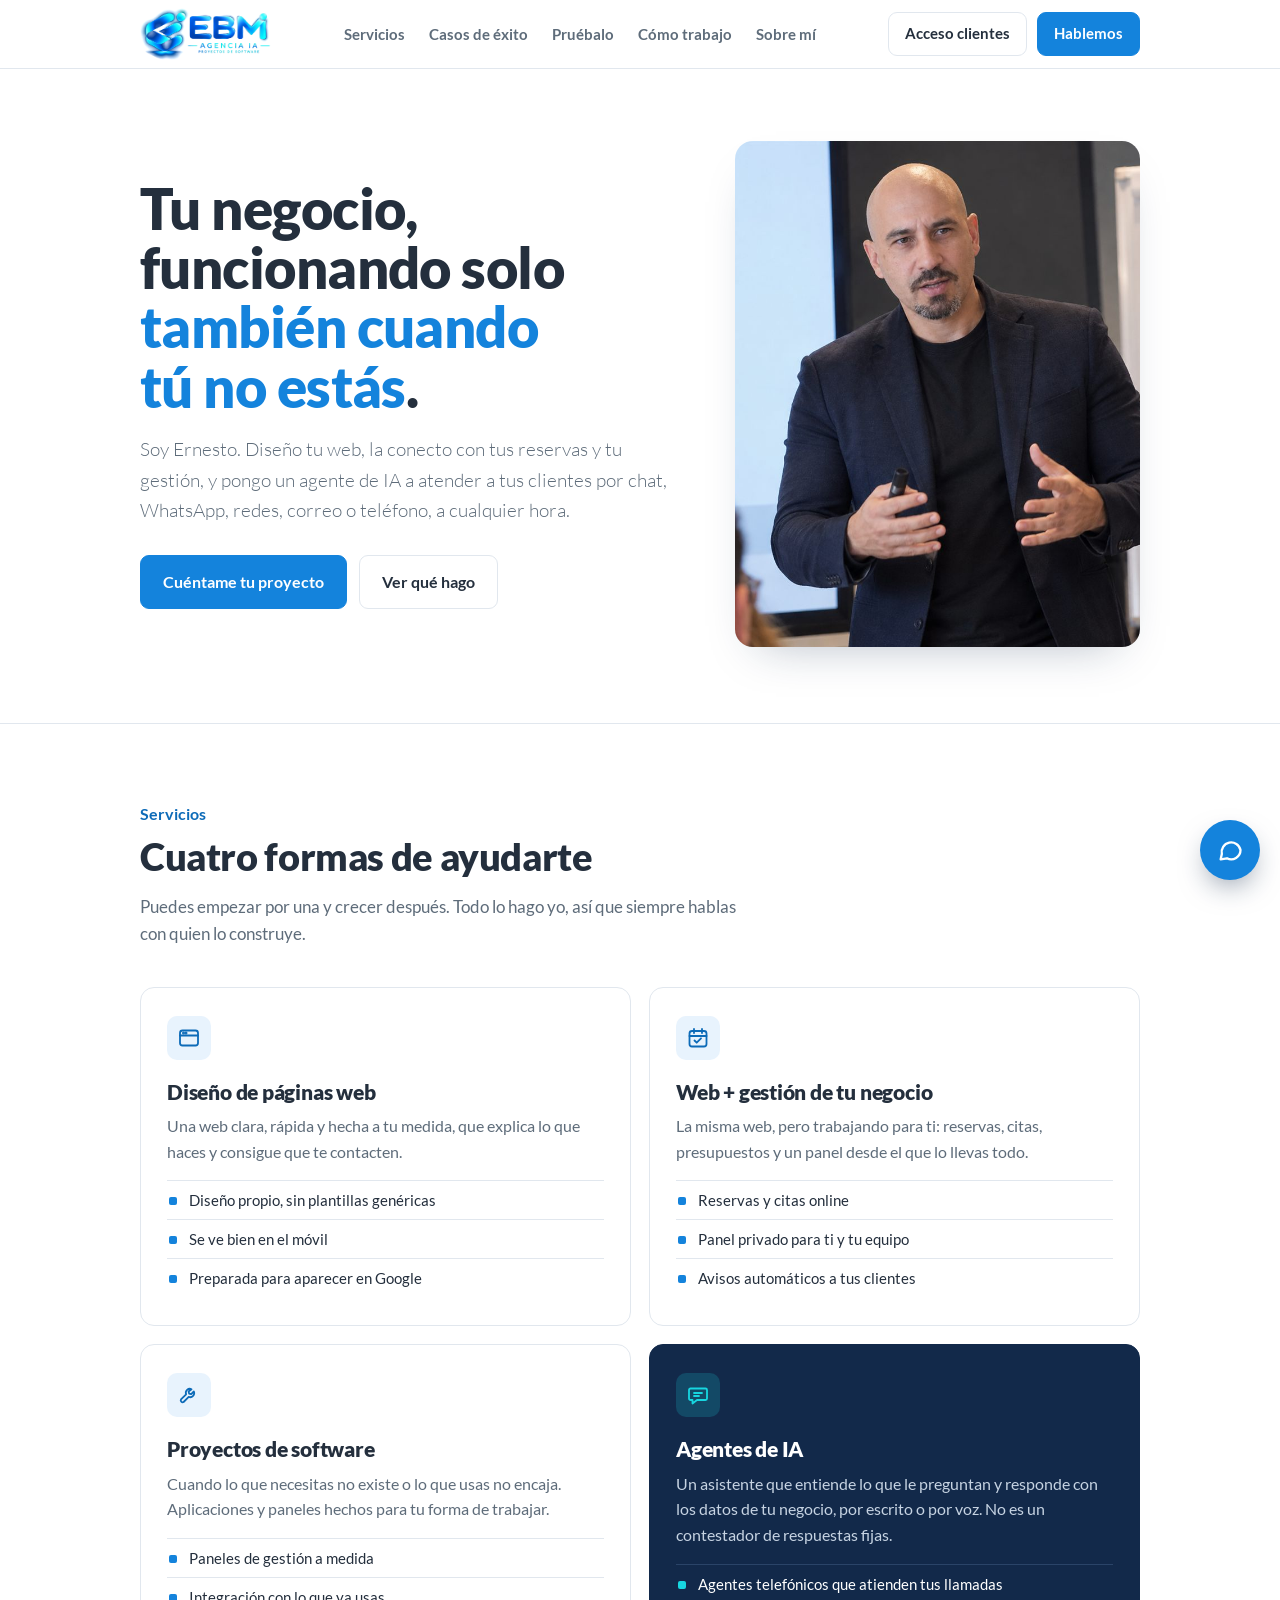
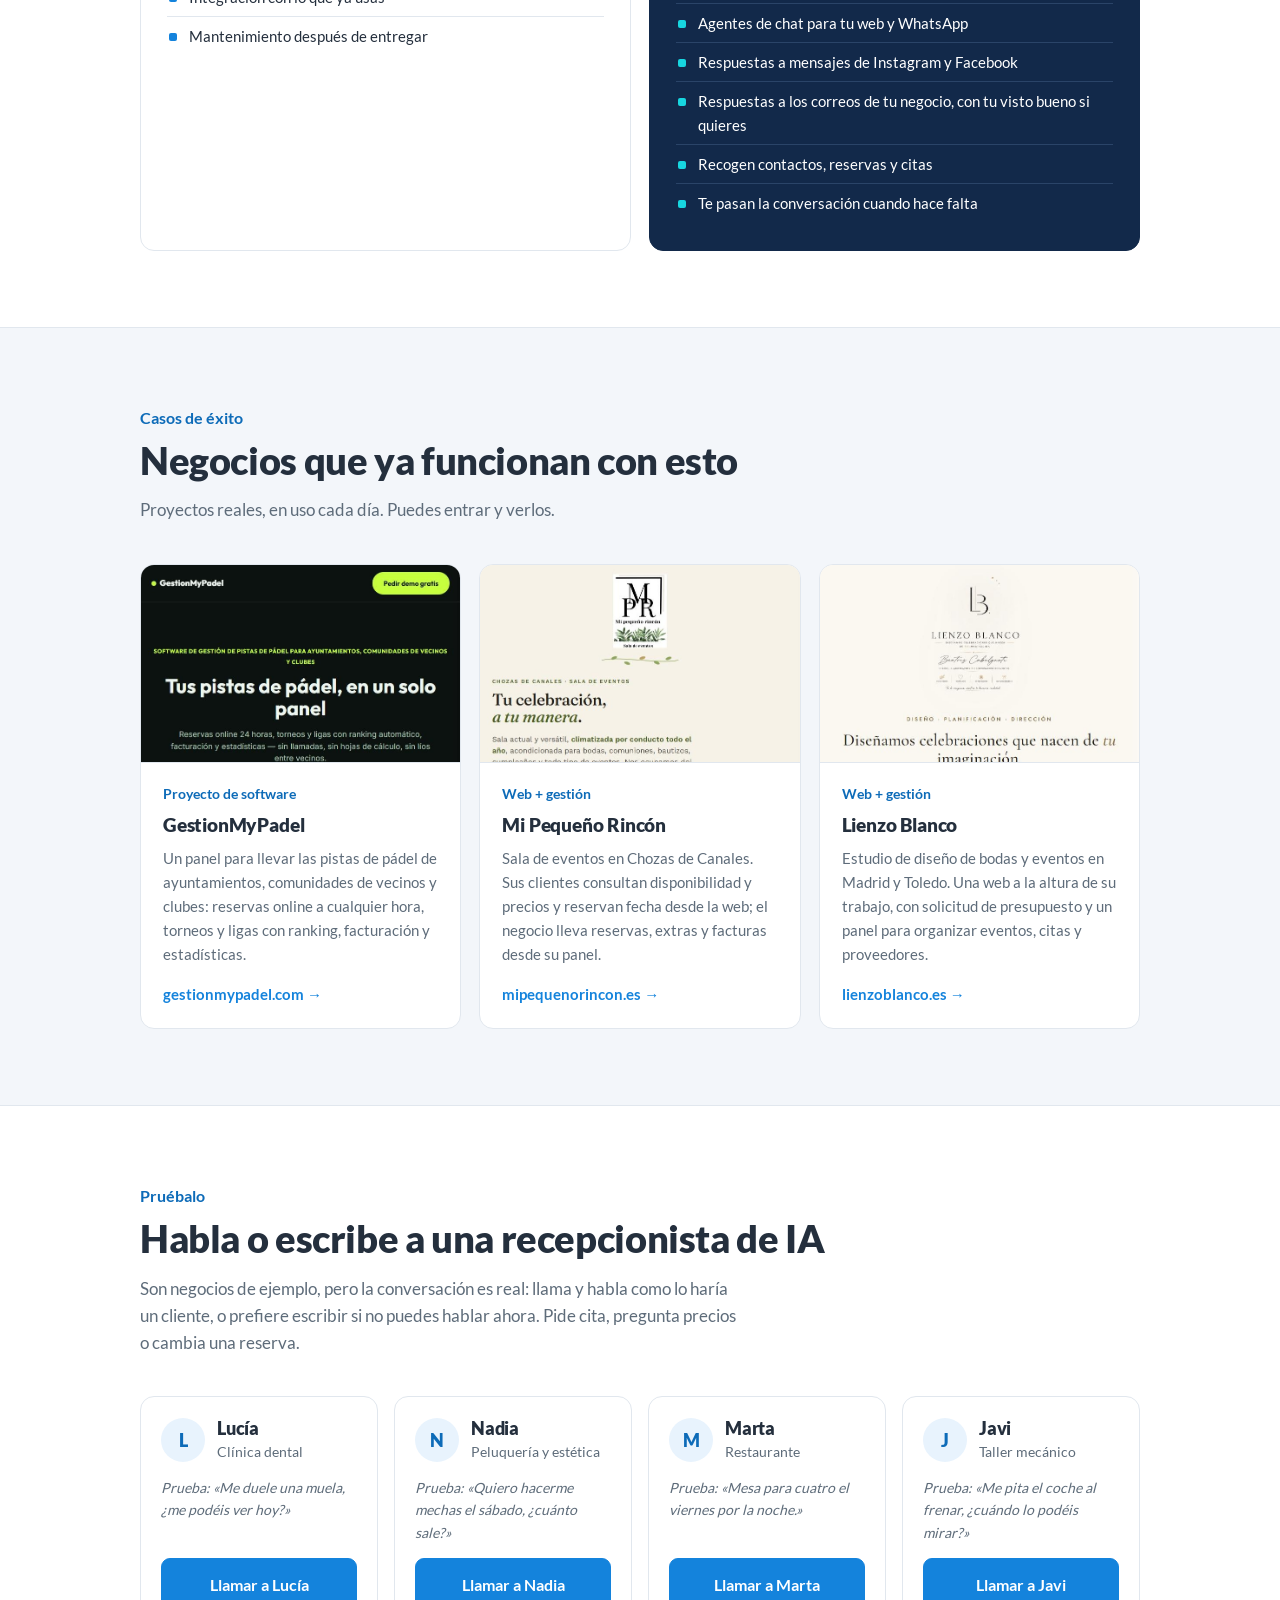
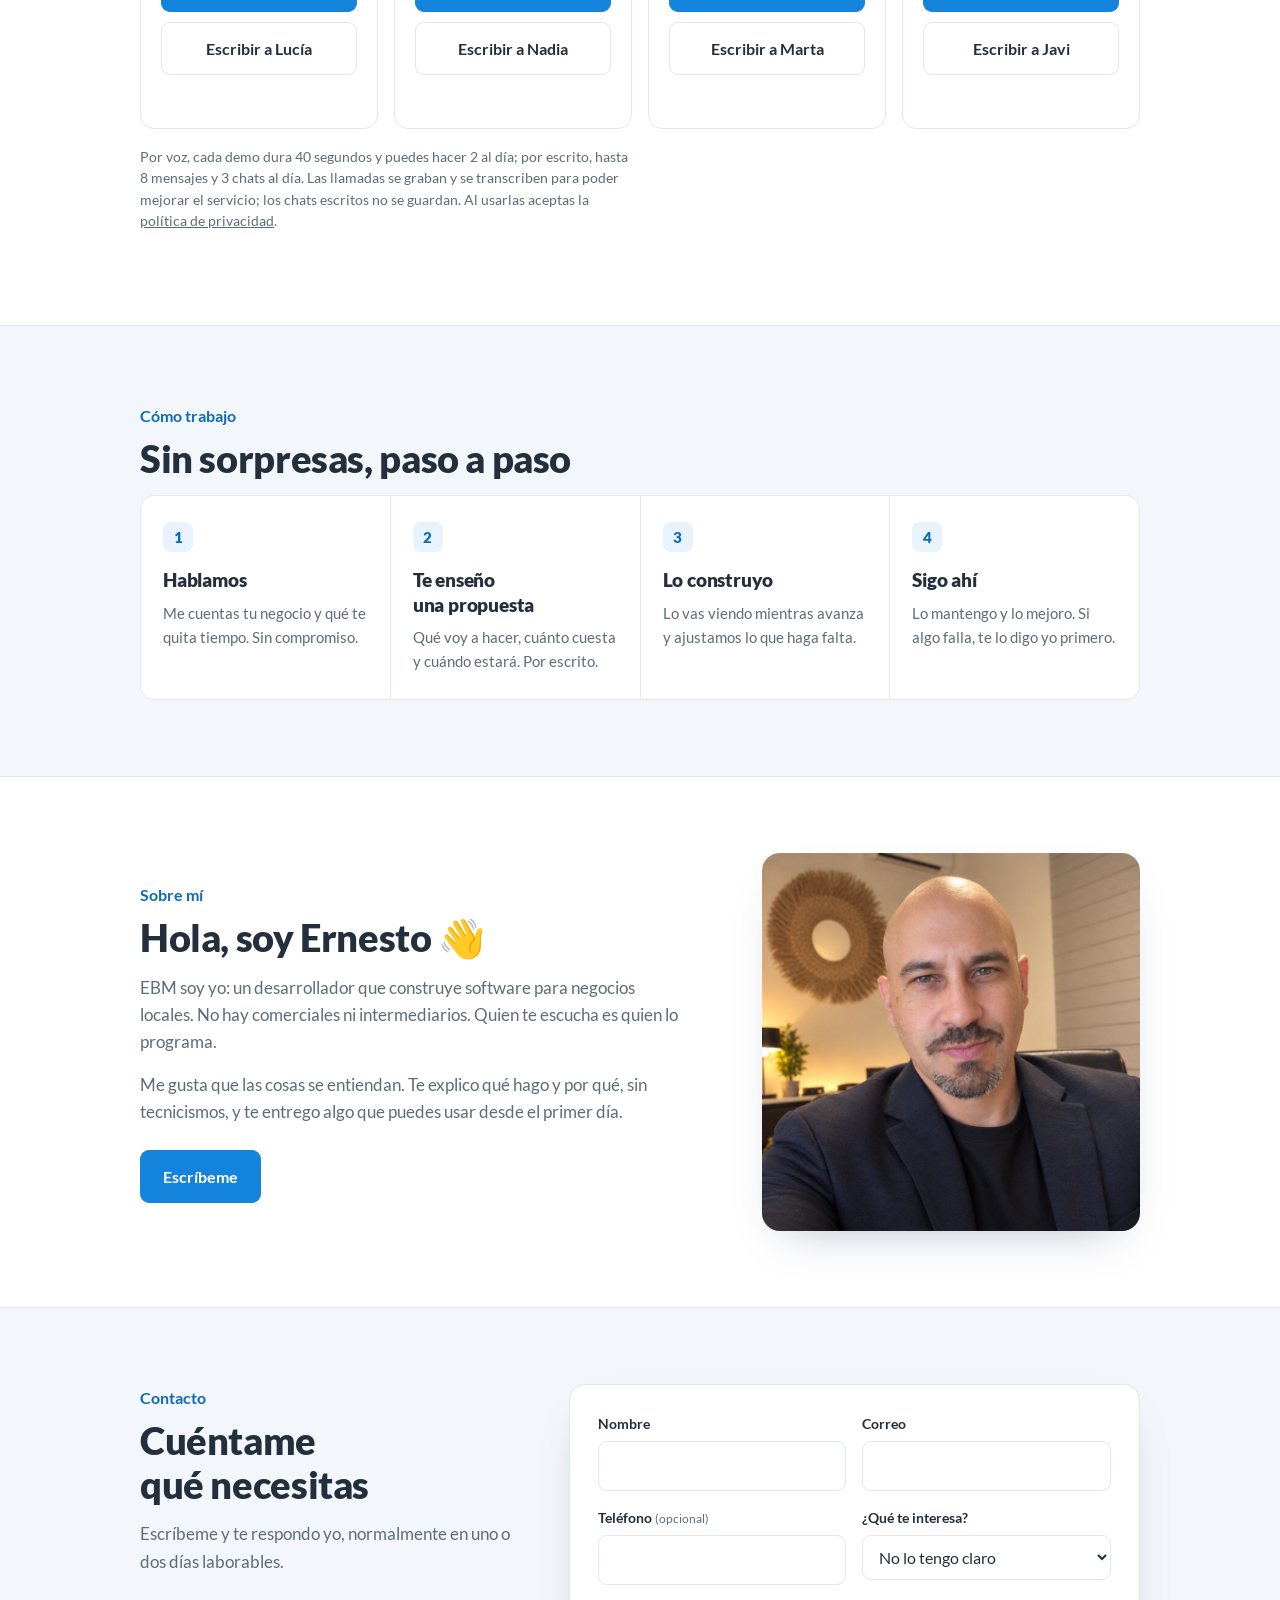
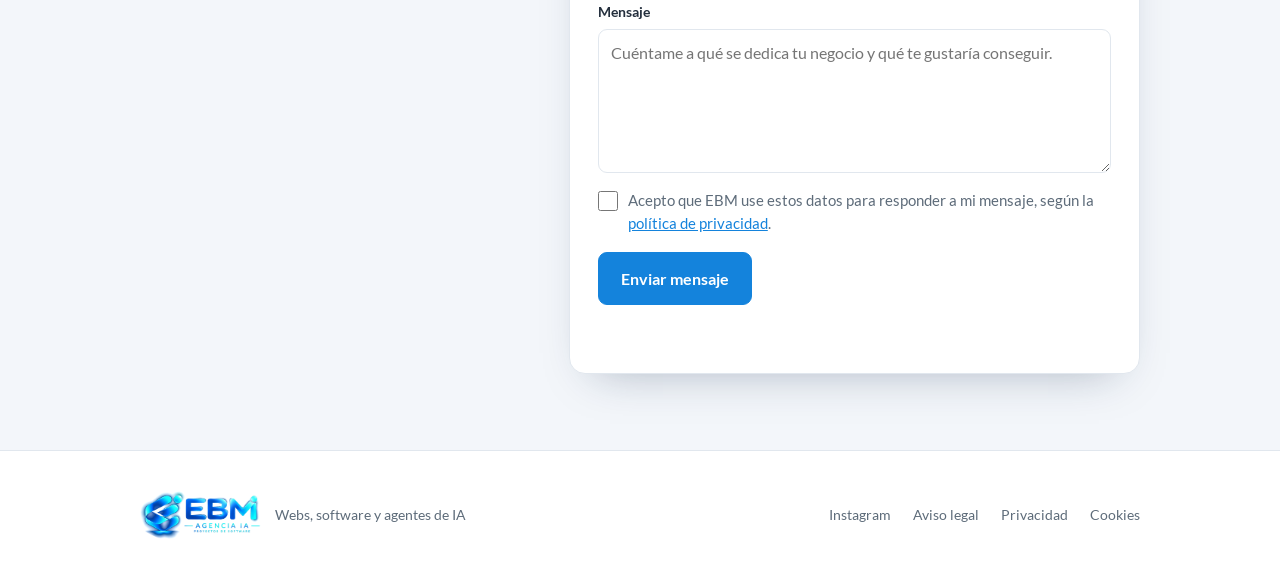
==== index.html @ c006c5ae "Textos legales y docs: demos de texto sin ElevenLabs Co-Authored-By: Claude Sonnet 5.5 <noreply@anth" ====
<!doctype html>
<html lang="es">
<head>
  <meta charset="utf-8">
  <meta name="viewport" content="width=device-width, initial-scale=1">
  <title>EBM Agencia IA · Webs, software y agentes de IA para tu negocio</title>
  <meta name="description" content="Agencia de IA en España. Diseño la web de tu negocio, la conecto con tus reservas y tu gestión, y pongo un agente de IA que atiende a tus clientes por chat, redes, correo y teléfono.">
  <link rel="canonical" href="https://ebmagenciaia.es/">
  <meta name="theme-color" content="#1483DC">
  <meta property="og:site_name" content="EBM Agencia IA">
  <meta property="og:locale" content="es_ES">
  <meta property="og:title" content="EBM Agencia IA · Webs, software y agentes de IA para tu negocio">
  <meta property="og:description" content="Páginas web, gestión del negocio desde la web, software a medida y agentes de IA que atienden a tus clientes.">
  <meta property="og:type" content="website">
  <meta property="og:url" content="https://ebmagenciaia.es/">
  <meta property="og:image" content="https://ebmagenciaia.es/assets/ernesto-presentando.jpg">
  <meta name="twitter:card" content="summary_large_image">
  <script type="application/ld+json">
  {
    "@context": "https://schema.org",
    "@graph": [
      {
        "@type": "WebSite",
        "@id": "https://ebmagenciaia.es/#website",
        "url": "https://ebmagenciaia.es/",
        "name": "EBM Agencia IA",
        "alternateName": ["EBM", "EBM Proyectos de Software"],
        "inLanguage": "es-ES",
        "publisher": { "@id": "https://ebmagenciaia.es/#org" }
      },
      {
        "@type": "ProfessionalService",
        "@id": "https://ebmagenciaia.es/#org",
        "name": "EBM Agencia IA",
        "url": "https://ebmagenciaia.es/",
        "logo": "https://ebmagenciaia.es/assets/logo-ebm.png",
        "image": "https://ebmagenciaia.es/assets/ernesto-presentando.jpg",
        "description": "Diseño de páginas web, software a medida y agentes de IA para atender a los clientes de negocios locales.",
        "areaServed": { "@type": "Country", "name": "España" },
        "founder": { "@type": "Person", "name": "Ernesto Bermejo" },
        "sameAs": ["https://www.instagram.com/ebmagenciaia"],
        "knowsAbout": ["Diseño web", "Software a medida", "Agentes de IA", "Asistentes de voz"]
      }
    ]
  }
  </script>
  <link rel="icon" href="/favicon.ico" sizes="48x48">
  <link rel="icon" type="image/png" href="/assets/favicon-192.png" sizes="192x192">
  <link rel="apple-touch-icon" href="/assets/apple-touch-icon.png">
  <link rel="stylesheet" href="css/fonts.css?v=2">
  <link rel="stylesheet" href="css/site.css?v=2">
  <script>
    // Los enlaces de invitación y de cambio de contraseña de Supabase son del panel.
    if (/(access_token|type=(invite|recovery)|error_code)=?/.test(location.hash)) location.replace('admin/' + location.hash);
  </script>
</head>
<body>
  <header class="top">
    <div class="wrap navrow">
      <a class="brand" href="#inicio" aria-label="EBM, inicio"><img src="assets/logo-ebm.png" alt="EBM"></a>
      <nav class="links" aria-label="Secciones">
        <a href="#servicios">Servicios</a>
        <a href="#trabajos">Casos de éxito</a>
        <a href="#demos">Pruébalo</a>
        <a href="#proceso">Cómo trabajo</a>
        <a href="#sobre-mi">Sobre mí</a>
      </nav>
      <div class="nav-cta">
        <a class="btn small" href="admin/">Acceso clientes</a>
        <a class="btn primary small" href="#contacto">Hablemos</a>
      </div>
    </div>
  </header>

  <main id="inicio">
    <section class="hero">
      <div class="wrap hero-grid">
        <div>
          <h1>Tu negocio, funcionando solo <em>también cuando tú no estás</em>.</h1>
          <p class="lead">Soy Ernesto. Diseño tu web, la conecto con tus reservas y tu gestión, y pongo un agente de IA a atender a tus clientes por chat, WhatsApp, redes, correo o teléfono, a cualquier hora.</p>
          <div class="cta-row">
            <a class="btn primary" href="#contacto">Cuéntame tu proyecto</a>
            <a class="btn" href="#servicios">Ver qué hago</a>
          </div>
        </div>

        <img class="hero-photo" src="assets/ernesto-presentando.jpg" alt="Ernesto explicando un proyecto a un cliente" width="1200" height="900" fetchpriority="high">
      </div>
    </section>

    <section class="block" id="servicios">
      <div class="wrap">
        <div class="kicker"><span class="label">Servicios</span></div>
        <h2>Cuatro formas de ayudarte</h2>
        <p class="dek">Puedes empezar por una y crecer después. Todo lo hago yo, así que siempre hablas con quien lo construye.</p>

        <div class="services">
          <article class="service">
            <span class="ic"><svg viewBox="0 0 24 24" width="24" height="24" fill="none" stroke="currentColor" stroke-width="1.8" stroke-linecap="round" stroke-linejoin="round" aria-hidden="true"><rect x="3" y="4.5" width="18" height="15" rx="2.5"/><path d="M3 9.5h18"/><circle cx="6.5" cy="7" r=".6" fill="currentColor"/><circle cx="9" cy="7" r=".6" fill="currentColor"/></svg></span>
            <h3>Diseño de páginas web</h3>
            <p>Una web clara, rápida y hecha a tu medida, que explica lo que haces y consigue que te contacten.</p>
            <ul>
              <li>Diseño propio, sin plantillas genéricas</li>
              <li>Se ve bien en el móvil</li>
              <li>Preparada para aparecer en Google</li>
            </ul>
          </article>
          <article class="service">
            <span class="ic"><svg viewBox="0 0 24 24" width="24" height="24" fill="none" stroke="currentColor" stroke-width="1.8" stroke-linecap="round" stroke-linejoin="round" aria-hidden="true"><rect x="3.5" y="5" width="17" height="15.5" rx="2.5"/><path d="M3.5 10h17M8 3v4M16 3v4M8.5 14.5l2.2 2.2 4.3-4.4"/></svg></span>
            <h3>Web + gestión de tu negocio</h3>
            <p>La misma web, pero trabajando para ti: reservas, citas, presupuestos y un panel desde el que lo llevas todo.</p>
            <ul>
              <li>Reservas y citas online</li>
              <li>Panel privado para ti y tu equipo</li>
              <li>Avisos automáticos a tus clientes</li>
            </ul>
          </article>
          <article class="service">
            <span class="ic"><svg viewBox="0 0 24 24" width="24" height="24" fill="none" stroke="currentColor" stroke-width="1.8" stroke-linecap="round" stroke-linejoin="round" aria-hidden="true"><path d="M14.5 6.2a4 4 0 0 0-5.4 5.1L4 16.4a1.9 1.9 0 0 0 2.6 2.6l5.1-5.1a4 4 0 0 0 5.1-5.4l-2.6 2.6-2.1-.5-.5-2.1z"/></svg></span>
            <h3>Proyectos de software</h3>
            <p>Cuando lo que necesitas no existe o lo que usas no encaja. Aplicaciones y paneles hechos para tu forma de trabajar.</p>
            <ul>
              <li>Paneles de gestión a medida</li>
              <li>Integración con lo que ya usas</li>
              <li>Mantenimiento después de entregar</li>
            </ul>
          </article>
          <article class="service featured">
            <span class="ic"><svg viewBox="0 0 24 24" width="24" height="24" fill="none" stroke="currentColor" stroke-width="1.8" stroke-linecap="round" stroke-linejoin="round" aria-hidden="true"><path d="M4.5 5.5h15a1.5 1.5 0 0 1 1.5 1.5v8.5a1.5 1.5 0 0 1-1.5 1.5H11l-4.5 3.5V17h-2A1.5 1.5 0 0 1 3 15.5V7a1.5 1.5 0 0 1 1.5-1.5z"/><path d="M8 10h8M8 13h5"/></svg></span>
            <h3>Agentes de IA</h3>
            <p>Un asistente que entiende lo que le preguntan y responde con los datos de tu negocio, por escrito o por voz. No es un contestador de respuestas fijas.</p>
            <ul>
              <li>Agentes telefónicos que atienden tus llamadas</li>
              <li>Agentes de chat para tu web y WhatsApp</li>
              <li>Respuestas a mensajes de Instagram y Facebook</li>
              <li>Respuestas a los correos de tu negocio, con tu visto bueno si quieres</li>
              <li>Recogen contactos, reservas y citas</li>
              <li>Te pasan la conversación cuando hace falta</li>
            </ul>
          </article>
        </div>
      </div>
    </section>

    <section class="block tint" id="trabajos">
      <div class="wrap">
        <div class="kicker"><span class="label">Casos de éxito</span></div>
        <h2>Negocios que ya funcionan con esto</h2>
        <p class="dek">Proyectos reales, en uso cada día. Puedes entrar y verlos.</p>

        <div class="cases">
          <article class="case">
            <a href="https://gestionmypadel.com/" target="_blank" rel="noopener"><img src="assets/caso-gestionmypadel.jpg" alt="Web de GestionMyPadel" width="735" height="455" loading="lazy"></a>
            <div class="case-body">
              <span class="tag">Proyecto de software</span>
              <h3>GestionMyPadel</h3>
              <p>Un panel para llevar las pistas de pádel de ayuntamientos, comunidades de vecinos y clubes: reservas online a cualquier hora, torneos y ligas con ranking, facturación y estadísticas.</p>
              <a class="case-link" href="https://gestionmypadel.com/" target="_blank" rel="noopener">gestionmypadel.com →</a>
            </div>
          </article>
          <article class="case">
            <a href="https://mipequenorincon.es/" target="_blank" rel="noopener"><img src="assets/caso-mi-pequeno-rincon.jpg" alt="Web de Mi Pequeño Rincón" width="735" height="455" loading="lazy"></a>
            <div class="case-body">
              <span class="tag">Web + gestión</span>
              <h3>Mi Pequeño Rincón</h3>
              <p>Sala de eventos en Chozas de Canales. Sus clientes consultan disponibilidad y precios y reservan fecha desde la web; el negocio lleva reservas, extras y facturas desde su panel.</p>
              <a class="case-link" href="https://mipequenorincon.es/" target="_blank" rel="noopener">mipequenorincon.es →</a>
            </div>
          </article>
          <article class="case">
            <a href="https://lienzoblanco.es/" target="_blank" rel="noopener"><img src="assets/caso-lienzo-blanco.jpg" alt="Web de Lienzo Blanco" width="735" height="455" loading="lazy"></a>
            <div class="case-body">
              <span class="tag">Web + gestión</span>
              <h3>Lienzo Blanco</h3>
              <p>Estudio de diseño de bodas y eventos en Madrid y Toledo. Una web a la altura de su trabajo, con solicitud de presupuesto y un panel para organizar eventos, citas y proveedores.</p>
              <a class="case-link" href="https://lienzoblanco.es/" target="_blank" rel="noopener">lienzoblanco.es →</a>
            </div>
          </article>
        </div>
      </div>
    </section>

    <section class="block" id="demos">
      <div class="wrap">
        <div class="kicker"><span class="label">Pruébalo</span></div>
        <h2>Habla o escribe a una recepcionista de IA</h2>
        <p class="dek">Son negocios de ejemplo, pero la conversación es real: llama y habla como lo haría un cliente, o prefiere escribir si no puedes hablar ahora. Pide cita, pregunta precios o cambia una reserva.</p>

        <div class="demos">
          <article class="demo" data-agent="agent_2101m3yte6h9f6xv8t1vete5mf6f" data-text-agent="agent_3701m40awp7ve56vd8282v8annz2">
            <div class="demo-head"><span class="avatar">L</span><div><h3>Lucía</h3><p>Clínica dental</p></div></div>
            <p class="demo-try">Prueba: «Me duele una muela, ¿me podéis ver hoy?»</p>
            <button class="btn primary demo-call" type="button">Llamar a Lucía</button>
            <button class="btn demo-write" type="button">Escribir a Lucía</button>
            <p class="demo-status" aria-live="polite"></p>
          </article>
          <article class="demo" data-agent="agent_5101m3ytfp7defkaczw68cfd7a3n" data-text-agent="agent_4001m40awq3nf5qtjd9ek5mehxs0">
            <div class="demo-head"><span class="avatar">N</span><div><h3>Nadia</h3><p>Peluquería y estética</p></div></div>
            <p class="demo-try">Prueba: «Quiero hacerme mechas el sábado, ¿cuánto sale?»</p>
            <button class="btn primary demo-call" type="button">Llamar a Nadia</button>
            <button class="btn demo-write" type="button">Escribir a Nadia</button>
            <p class="demo-status" aria-live="polite"></p>
          </article>
          <article class="demo" data-agent="agent_5101m3yvx1j2fe489r97yg42b1ky" data-text-agent="agent_4601m40awr0gezr9pj4m0vkfat27">
            <div class="demo-head"><span class="avatar">M</span><div><h3>Marta</h3><p>Restaurante</p></div></div>
            <p class="demo-try">Prueba: «Mesa para cuatro el viernes por la noche.»</p>
            <button class="btn primary demo-call" type="button">Llamar a Marta</button>
            <button class="btn demo-write" type="button">Escribir a Marta</button>
            <p class="demo-status" aria-live="polite"></p>
          </article>
          <article class="demo" data-agent="agent_9701m3yvwygvexrvekyp23sf9wkf" data-text-agent="agent_3201m40awsbyef59dhptnhvedc67">
            <div class="demo-head"><span class="avatar">J</span><div><h3>Javi</h3><p>Taller mecánico</p></div></div>
            <p class="demo-try">Prueba: «Me pita el coche al frenar, ¿cuándo lo podéis mirar?»</p>
            <button class="btn primary demo-call" type="button">Llamar a Javi</button>
            <button class="btn demo-write" type="button">Escribir a Javi</button>
            <p class="demo-status" aria-live="polite"></p>
          </article>
        </div>

        <dialog class="demo-chat" id="demo-chat" aria-labelledby="demo-chat-title">
          <header>
            <span class="avatar"></span>
            <div><h3 id="demo-chat-title"></h3><p></p></div>
            <button class="demo-chat-close" type="button" aria-label="Cerrar el chat">×</button>
          </header>
          <ol class="demo-msgs" aria-live="polite"></ol>
          <form class="demo-form" autocomplete="off">
            <input type="text" name="msg" maxlength="300" placeholder="Escribe tu mensaje…" aria-label="Tu mensaje" required>
            <button class="btn primary" type="submit">Enviar</button>
          </form>
          <p class="demo-status" aria-live="polite"></p>
        </dialog>
        <p class="demo-note">Por voz, cada demo dura 40 segundos y puedes hacer 2 al día; por escrito, hasta 8 mensajes y 3 chats al día. Las llamadas se graban y se transcriben para poder mejorar el servicio; los chats escritos no se guardan. Al usarlas aceptas la <a href="privacidad.html" target="_blank" rel="noopener">política de privacidad</a>.</p>
        <p class="demo-phone" data-phone="" hidden>¿Prefieres por teléfono? Llama a Lucía al <a></a>.</p>
      </div>
    </section>

    <section class="block tint" id="proceso">
      <div class="wrap">
        <div class="kicker"><span class="label">Cómo trabajo</span></div>
        <h2>Sin sorpresas, paso a paso</h2>

        <ol class="steps">
          <li><span class="n">1</span><h3>Hablamos</h3><p>Me cuentas tu negocio y qué te quita tiempo. Sin compromiso.</p></li>
          <li><span class="n">2</span><h3>Te enseño una propuesta</h3><p>Qué voy a hacer, cuánto cuesta y cuándo estará. Por escrito.</p></li>
          <li><span class="n">3</span><h3>Lo construyo</h3><p>Lo vas viendo mientras avanza y ajustamos lo que haga falta.</p></li>
          <li><span class="n">4</span><h3>Sigo ahí</h3><p>Lo mantengo y lo mejoro. Si algo falla, te lo digo yo primero.</p></li>
        </ol>
      </div>
    </section>

    <section class="block" id="sobre-mi">
      <div class="wrap about">
        <div>
          <div class="kicker"><span class="label">Sobre mí</span></div>
          <h2>Hola, soy Ernesto 👋</h2>
          <p>EBM soy yo: un desarrollador que construye software para negocios locales. No hay comerciales ni intermediarios. Quien te escucha es quien lo programa.</p>
          <p>Me gusta que las cosas se entiendan. Te explico qué hago y por qué, sin tecnicismos, y te entrego algo que puedes usar desde el primer día.</p>
          <a class="btn primary" href="#contacto">Escríbeme</a>
        </div>
        <img class="portrait" src="assets/ernesto.jpg" alt="Ernesto, fundador de EBM" width="800" height="800" loading="lazy">
      </div>
    </section>

    <section class="block tint" id="contacto">
      <div class="wrap contact">
        <div>
          <div class="kicker"><span class="label">Contacto</span></div>
          <h2>Cuéntame qué necesitas</h2>
          <p class="dek">Escríbeme y te respondo yo, normalmente en uno o dos días laborables.</p>
        </div>

        <form id="contact-form" class="form" novalidate>
          <div class="grid2">
            <label class="field"><span>Nombre</span><input name="name" required minlength="2" maxlength="120" autocomplete="name"></label>
            <label class="field"><span>Correo</span><input name="email" type="email" required maxlength="200" autocomplete="email"></label>
            <label class="field"><span>Teléfono <small>(opcional)</small></span><input name="phone" type="tel" maxlength="40" autocomplete="tel"></label>
            <label class="field"><span>¿Qué te interesa?</span>
              <select name="service">
                <option value="">No lo tengo claro</option>
                <option value="web">Página web</option>
                <option value="web-gestion">Web + gestión del negocio</option>
                <option value="software">Proyecto de software</option>
                <option value="agentes">Agente de IA</option>
                <option value="otro">Otra cosa</option>
              </select>
            </label>
          </div>
          <label class="field"><span>Mensaje</span><textarea name="message" rows="5" required minlength="10" maxlength="4000" placeholder="Cuéntame a qué se dedica tu negocio y qué te gustaría conseguir."></textarea></label>
          <label class="hp" aria-hidden="true">No rellenar<input name="website" tabindex="-1" autocomplete="off"></label>
          <label class="check"><input type="checkbox" name="consent" required><span>Acepto que EBM use estos datos para responder a mi mensaje, según la <a href="privacidad.html" target="_blank" rel="noopener">política de privacidad</a>.</span></label>
          <button class="btn primary" type="submit">Enviar mensaje</button>
          <p class="form-note" role="status" aria-live="polite"></p>
        </form>
      </div>
    </section>
  </main>

  <footer>
    <div class="wrap foot-row">
      <div class="foot-brand"><img src="assets/logo-ebm.png" alt="EBM"><span>Webs, software y agentes de IA</span></div>
      <div class="foot-links">
        <a href="https://www.instagram.com/ebmagenciaia" rel="noopener">Instagram</a>
        <a href="aviso-legal.html">Aviso legal</a>
        <a href="privacidad.html">Privacidad</a>
        <a href="cookies.html">Cookies</a>
      </div>
    </div>
  </footer>

  <script type="module" src="js/site.js"></script>
  <script type="module" src="js/demos.js?v=2"></script>
  <script src="js/chat.js" data-client="ebm" data-privacy="privacidad.html" data-title="EBM" data-welcome="¡Hola! Soy el asistente de EBM. ¿En qué puedo ayudarte?" defer></script>
</body>
</html>
---- css/fonts.css ----
/* Fuentes alojadas en esta web: no se pide nada a Google. */
@font-face { font-family: "Lato"; font-style: normal; font-weight: 300; font-display: swap; src: url("../assets/fonts/lato-latin-300-normal.woff2") format("woff2"); }
@font-face { font-family: "Lato"; font-style: normal; font-weight: 400; font-display: swap; src: url("../assets/fonts/lato-latin-400-normal.woff2") format("woff2"); }
@font-face { font-family: "Lato"; font-style: normal; font-weight: 700; font-display: swap; src: url("../assets/fonts/lato-latin-700-normal.woff2") format("woff2"); }
@font-face { font-family: "Lato"; font-style: normal; font-weight: 900; font-display: swap; src: url("../assets/fonts/lato-latin-900-normal.woff2") format("woff2"); }
@font-face { font-family: "Space Mono"; font-style: normal; font-weight: 400; font-display: swap; src: url("../assets/fonts/space-mono-latin-400-normal.woff2") format("woff2"); }
@font-face { font-family: "Space Mono"; font-style: normal; font-weight: 700; font-display: swap; src: url("../assets/fonts/space-mono-latin-700-normal.woff2") format("woff2"); }
---- css/site.css ----
/* Web pública de EBM. Blanco dominante, gris pizarra para el texto, azul
   eléctrico como acento. Lato para todo; Space Mono solo en detalles técnicos. */
:root {
  --bg: #FFFFFF;
  --surface: #F3F6FA;
  --ink: #242F3D;
  --ink-soft: #5E6C7A;
  --line: #E1E7EE;
  --blue: #1483DC;
  --blue-strong: #0D6BB8;
  --blue-wash: #E8F3FD;
  --cyan: #17D6E0;
  --navy: #12294A;
  --red: #C24545;
  --panel-bg: #0E2038;
  --panel-ink: #EAF1F8;
  --panel-ink-soft: #93A9BE;
  --panel-line: #22405F;
  --shadow: 0 20px 45px -25px rgba(18, 41, 74, .35);
  --mono: "Space Mono", ui-monospace, Menlo, monospace;
}

* { box-sizing: border-box; }
html { scroll-behavior: smooth; scroll-padding-top: 76px; }
@media (prefers-reduced-motion: reduce) { html { scroll-behavior: auto; } }

body {
  margin: 0;
  background: var(--bg);
  color: var(--ink);
  font: 400 17px/1.6 "Lato", -apple-system, "Segoe UI", Arial, sans-serif;
  -webkit-font-smoothing: antialiased;
}

img { max-width: 100%; height: auto; display: block; }
a { color: var(--blue); }
.wrap { max-width: 1080px; margin: 0 auto; padding: 0 20px; }
@media (min-width: 640px) { .wrap { padding: 0 40px; } }

h1, h2, h3 { font-weight: 900; letter-spacing: -.01em; text-wrap: balance; margin: 0; }
h2 { font-size: clamp(26px, 4vw, 38px); line-height: 1.15; margin-bottom: 14px; }
h3 { font-size: 19px; line-height: 1.3; }
p { margin: 0 0 16px; }

/* ---------- botones ---------- */
.btn {
  display: inline-block; font: inherit; font-weight: 700; font-size: 16px; text-decoration: none; cursor: pointer;
  padding: 13px 22px; border-radius: 9px;
  border: 1px solid var(--line); background: var(--bg); color: var(--ink);
}
.btn:hover { border-color: var(--ink-soft); }
.btn.primary { background: var(--blue); border-color: var(--blue); color: #fff; }
.btn.primary:hover { background: var(--blue-strong); border-color: var(--blue-strong); }
.btn.small { padding: 9px 16px; font-size: 14.5px; }
.btn:disabled { opacity: .6; cursor: default; }
:focus-visible { outline: 2px solid var(--blue); outline-offset: 2px; }

/* ---------- cabecera ---------- */
header.top {
  position: sticky; top: 0; z-index: 50;
  background: color-mix(in srgb, var(--bg) 90%, transparent);
  backdrop-filter: blur(10px);
  border-bottom: 1px solid var(--line);
}
.navrow { display: flex; align-items: center; justify-content: space-between; gap: 16px; padding-top: 8px; padding-bottom: 8px; }
.brand img { height: 52px; width: auto; }
nav.links { display: flex; gap: 24px; }
nav.links a {
  color: var(--ink-soft); text-decoration: none; font-size: 15px; font-weight: 700;
  white-space: nowrap;
}
nav.links a:hover { color: var(--blue); }
@media (max-width: 760px) { nav.links { display: none; } }

/* ---------- portada ---------- */
.hero { position: relative; padding: 72px 0 76px; overflow: hidden; border-bottom: 1px solid var(--line); }
.hero-grid { position: relative; display: grid; grid-template-columns: minmax(0, 1.15fr) minmax(0, .85fr); gap: 48px; align-items: center; }
.hero h1 { font-size: clamp(34px, 5.6vw, 56px); line-height: 1.06; margin: 0 0 18px; }
.hero h1 em { font-style: normal; color: var(--blue); }
.lead { font-size: 19px; font-weight: 300; color: var(--ink-soft); max-width: 52ch; margin-bottom: 30px; }
.cta-row { display: flex; gap: 12px; flex-wrap: wrap; }

.hero-photo { width: 100%; aspect-ratio: 4 / 5; object-fit: cover; object-position: 42% 20%; border-radius: 18px; box-shadow: var(--shadow); }

@media (max-width: 860px) {
  .hero { padding: 48px 0 56px; }
  .hero-grid { grid-template-columns: minmax(0, 1fr); gap: 36px; }
  .hero-photo { aspect-ratio: 4 / 3; object-position: 40% 18%; }
}

/* ---------- secciones ---------- */
.block { padding: 76px 0; border-bottom: 1px solid var(--line); }
.block.tint { background: var(--surface); }
.kicker { margin-bottom: 8px; }
.kicker .label { color: var(--blue-strong); font-size: 16px; font-weight: 700; }
.dek { color: var(--ink-soft); max-width: 60ch; margin-bottom: 40px; }
@media (max-width: 640px) { .block { padding: 56px 0; } }

/* ---------- casos de éxito ---------- */
.cases { display: grid; grid-template-columns: repeat(3, minmax(0, 1fr)); gap: 18px; }
.case { display: flex; flex-direction: column; border: 1px solid var(--line); border-radius: 14px; overflow: hidden; background: var(--bg); }
.case img { width: 100%; aspect-ratio: 735 / 456; object-fit: cover; object-position: top; border-bottom: 1px solid var(--line); }
.case-body { display: flex; flex-direction: column; gap: 8px; padding: 20px 22px 22px; flex: 1; }
.case .tag { font-size: 14px; font-weight: 700; color: var(--blue-strong); }
.case p { margin: 0; font-size: 15px; color: var(--ink-soft); }
.case-link { margin-top: auto; padding-top: 8px; font-size: 15px; font-weight: 700; text-decoration: none; }
.case-link:hover { text-decoration: underline; }
@media (max-width: 900px) { .cases { grid-template-columns: minmax(0, 1fr); max-width: 520px; } }

/* ---------- servicios ---------- */
.services { display: grid; grid-template-columns: repeat(2, minmax(0, 1fr)); gap: 18px; }
.service { border: 1px solid var(--line); border-radius: 14px; padding: 28px 26px; background: var(--bg); }
.service .ic {
  display: inline-flex; align-items: center; justify-content: center; min-width: 44px; height: 44px; padding: 0 10px;
  border-radius: 10px; background: var(--blue-wash); color: var(--blue-strong);
}
.service .ic svg { display: block; }
.service h3 { font-size: 21px; margin: 18px 0 8px; }
.service p { color: var(--ink-soft); font-size: 16px; }
.service ul { margin: 0; padding: 0; list-style: none; font-size: 15px; }
.service li { padding: 7px 0 7px 22px; position: relative; border-top: 1px solid var(--line); }
.service li::before { content: ""; position: absolute; left: 2px; top: 16px; width: 8px; height: 8px; border-radius: 2px; background: var(--blue); }
.service.featured { background: var(--navy); border-color: var(--navy); color: #fff; }
.service.featured .ic { background: color-mix(in srgb, var(--cyan) 18%, transparent); color: var(--cyan); }
.service.featured p { color: #C6D3E2; }
.service.featured li { border-color: #2A4468; }
.service.featured li::before { background: var(--cyan); }
@media (max-width: 760px) { .services { grid-template-columns: minmax(0, 1fr); } }

/* ---------- trabajos ---------- */
.projects { display: grid; grid-template-columns: repeat(2, minmax(0, 1fr)); gap: 16px; }
.proj { display: flex; gap: 16px; align-items: flex-start; border: 1px solid var(--line); border-radius: 14px; padding: 22px; background: var(--bg); }
.proj .ic {
  flex: none; width: 44px; height: 44px; border-radius: 10px; background: var(--blue-wash); color: var(--blue-strong);
  display: flex; align-items: center; justify-content: center; font-family: var(--mono); font-weight: 700; font-size: 14px;
}
.proj h3 { font-size: 17px; margin-bottom: 4px; }
.proj p { margin: 0; font-size: 15px; color: var(--ink-soft); }
@media (max-width: 700px) { .projects { grid-template-columns: minmax(0, 1fr); } }

/* ---------- proceso ---------- */
.wide-photo { width: 100%; aspect-ratio: 16 / 8; object-fit: cover; object-position: 50% 22%; border-radius: 16px; margin: 24px 0 36px; box-shadow: var(--shadow); }
.steps { list-style: none; margin: 0; padding: 0; display: grid; grid-template-columns: repeat(4, minmax(0, 1fr)); gap: 1px; background: var(--line); border: 1px solid var(--line); border-radius: 14px; overflow: hidden; }
.steps li { background: var(--bg); padding: 26px 22px; }
.steps .n {
  display: inline-flex; align-items: center; justify-content: center; width: 30px; height: 30px; border-radius: 8px;
  background: var(--blue-wash); color: var(--blue-strong); font-weight: 900; font-size: 15px;
}
.steps h3 { margin: 16px 0 8px; }
.steps p { margin: 0; font-size: 15px; color: var(--ink-soft); }
@media (max-width: 860px) { .steps { grid-template-columns: repeat(2, minmax(0, 1fr)); } .wide-photo { aspect-ratio: 4 / 3; } }
@media (max-width: 480px) { .steps { grid-template-columns: minmax(0, 1fr); } }

/* ---------- sobre mí ---------- */
.about { display: grid; grid-template-columns: minmax(0, 1.2fr) minmax(0, .8fr); gap: 56px; align-items: center; }
.about p { color: var(--ink-soft); max-width: 54ch; }
.about .btn { margin-top: 8px; }
.portrait { width: 100%; max-width: 380px; aspect-ratio: 1; object-fit: cover; border-radius: 18px; box-shadow: var(--shadow); justify-self: end; }
@media (max-width: 760px) {
  .about { grid-template-columns: minmax(0, 1fr); gap: 32px; }
  .portrait { order: -1; justify-self: start; max-width: 260px; }
}

/* ---------- contacto ---------- */
.contact { display: grid; grid-template-columns: minmax(0, .8fr) minmax(0, 1.2fr); gap: 48px; align-items: start; }
.contact .dek { margin-bottom: 0; }
.form { display: flex; flex-direction: column; gap: 16px; border: 1px solid var(--line); border-radius: 16px; padding: 28px; box-shadow: var(--shadow); background: var(--bg); }
.grid2 { display: grid; grid-template-columns: repeat(2, minmax(0, 1fr)); gap: 16px; }
.field { display: flex; flex-direction: column; gap: 6px; }
.field > span { font-size: 14px; font-weight: 700; }
.field small { font-weight: 400; color: var(--ink-soft); }
input, select, textarea {
  font: inherit; font-size: 16px; color: var(--ink); width: 100%; padding: 11px 12px;
  border: 1px solid var(--line); border-radius: 9px; background: var(--bg);
}
textarea { resize: vertical; line-height: 1.5; }
input:focus, select:focus, textarea:focus { outline: 2px solid var(--blue); outline-offset: 0; border-color: var(--blue); }
.check { display: flex; gap: 10px; align-items: flex-start; font-size: 14.5px; color: var(--ink-soft); }
.check input { width: 20px; height: 20px; flex: none; margin: 2px 0 0; padding: 0; accent-color: var(--blue); }
.hp { position: absolute; left: -9999px; width: 1px; height: 1px; overflow: hidden; }
.form .btn { align-self: flex-start; }
.form-note { margin: 0; min-height: 1.6em; font-size: 15px; color: var(--ink-soft); }
.form-note.ok { color: var(--blue-strong); font-weight: 700; }
.form-note.error { color: var(--red); }
@media (max-width: 860px) { .contact { grid-template-columns: minmax(0, 1fr); gap: 28px; } }
@media (max-width: 520px) { .grid2 { grid-template-columns: minmax(0, 1fr); } .form { padding: 20px; } }

/* ---------- pie ---------- */
footer { padding: 40px 0 48px; }
.foot-row { display: flex; align-items: center; justify-content: space-between; flex-wrap: wrap; gap: 18px; }
.foot-brand { display: flex; align-items: center; gap: 14px; font-size: 14px; color: var(--ink-soft); }
.foot-brand img { height: 48px; width: auto; }
.foot-links { display: flex; gap: 22px; font-size: 14px; }
.foot-links a { color: var(--ink-soft); text-decoration: none; }
.foot-links a:hover { color: var(--blue); }

::selection { background: var(--blue); color: #fff; }

/* ---------- demos de voz ---------- */
.demos { display: grid; grid-template-columns: repeat(4, minmax(0, 1fr)); gap: 16px; }
.demo { display: flex; flex-direction: column; gap: 14px; padding: 20px; border: 1px solid var(--line); border-radius: 14px; background: var(--bg); }
.demo-head { display: flex; align-items: center; gap: 12px; }
.demo-head h3 { margin: 0; font-size: 18px; }
.demo-head p { margin: 0; color: var(--ink-soft); font-size: 14px; }
.demo .avatar { flex: none; display: grid; place-items: center; width: 44px; height: 44px; border-radius: 50%; background: var(--blue-wash); color: var(--blue-strong); font-weight: 900; font-size: 18px; }
.demo-try { margin: 0; color: var(--ink-soft); font-size: 14px; font-style: italic; flex: 1; }
.demo-call { width: 100%; justify-content: center; }
.demo.live { border-color: var(--blue); box-shadow: var(--shadow); }
.demo.live .demo-call { background: var(--red); border-color: var(--red); }
.demo.live .avatar { animation: demo-pulse 1.4s ease-in-out infinite; }
.demo.speaking .avatar { background: var(--blue); color: #fff; }
.demo-status { margin: 0; min-height: 1.4em; font-size: 13px; color: var(--ink-soft); }
.demo-phone { margin-top: 24px; font-weight: 700; }
@keyframes demo-pulse { 50% { box-shadow: 0 0 0 8px color-mix(in srgb, var(--blue) 18%, transparent); } }
@media (max-width: 980px) { .demos { grid-template-columns: repeat(2, minmax(0, 1fr)); } }
@media (max-width: 560px) { .demos { grid-template-columns: minmax(0, 1fr); } }
@media (prefers-reduced-motion: reduce) { .demo.live .avatar { animation: none; } }

/* ---------- acceso de clientes en la cabecera ---------- */
.nav-cta { display: flex; align-items: center; gap: 10px; }
@media (max-width: 520px) {
  .brand img { height: 40px; }
  .nav-cta { gap: 6px; }
  .nav-cta .btn.small { padding: 9px 12px; font-size: 13px; }
}

.demo-note { margin-top: 18px; color: var(--ink-soft); font-size: 13.5px; max-width: 62ch; }
.demo-note a { color: inherit; }

.demo-status a { color: var(--blue-strong); font-weight: 700; }

/* ---------- demos de texto ---------- */
.demo-write { width: 100%; justify-content: center; margin-top: -4px; }
.demo.live .demo-write { display: none; }
.demo-chat { width: min(520px, calc(100vw - 24px)); max-height: calc(100dvh - 24px); padding: 0; border: 1px solid var(--line); border-radius: 16px; background: var(--bg); box-shadow: var(--shadow); color: var(--ink); }
.demo-chat[open] { display: flex; flex-direction: column; }
.demo-chat::backdrop { background: rgba(16, 28, 44, .55); }
.demo-chat header { display: flex; align-items: center; gap: 12px; padding: 14px 16px; border-bottom: 1px solid var(--line); }
.demo-chat header h3 { margin: 0; font-size: 17px; }
.demo-chat header p { margin: 0; color: var(--ink-soft); font-size: 13px; }
.demo-chat .avatar { flex: none; display: grid; place-items: center; width: 40px; height: 40px; border-radius: 50%; background: var(--blue-wash); color: var(--blue-strong); font-weight: 900; }
.demo-chat-close { margin-left: auto; width: 36px; height: 36px; border: 0; border-radius: 50%; background: none; font-size: 26px; line-height: 1; color: var(--ink-soft); cursor: pointer; }
.demo-msgs { list-style: none; margin: 0; padding: 14px 16px; display: flex; flex-direction: column; gap: 8px; overflow-y: auto; min-height: 220px; max-height: 52dvh; }
.demo-msgs li { max-width: 85%; padding: 9px 13px; border-radius: 14px; font-size: 15px; line-height: 1.4; overflow-wrap: anywhere; }
.demo-msgs .ai { align-self: flex-start; background: var(--blue-wash); border-bottom-left-radius: 4px; }
.demo-msgs .me { align-self: flex-end; background: var(--blue-strong); color: #fff; border-bottom-right-radius: 4px; }
.demo-msgs .typing { color: var(--ink-soft); font-style: italic; }
.demo-form { display: flex; gap: 8px; padding: 12px 16px 6px; }
.demo-form input { flex: 1; min-width: 0; padding: 11px 12px; border: 1px solid var(--line); border-radius: 10px; font: inherit; font-size: 16px; background: #fff; color: var(--ink); }
.demo-chat .demo-status { padding: 0 16px 14px; }
@media (max-width: 560px) { .demo-chat { width: calc(100vw - 16px); } }
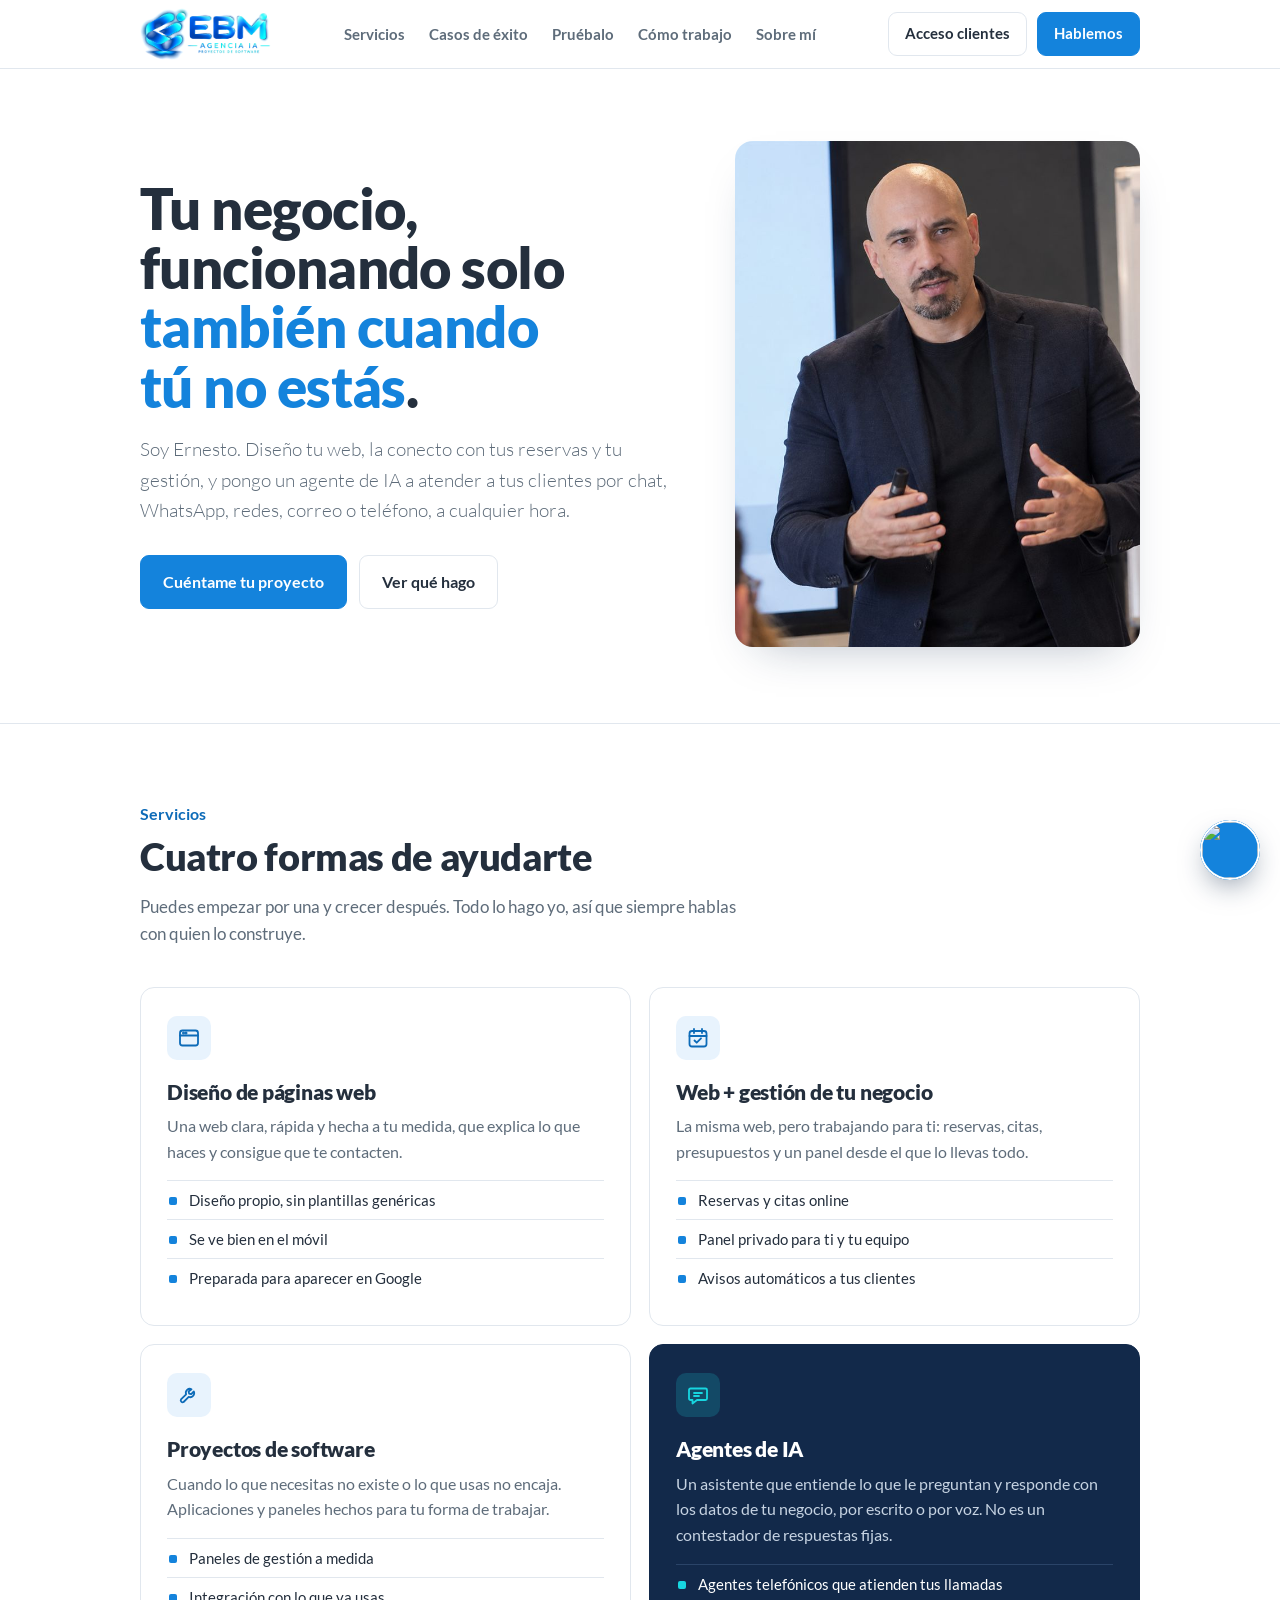
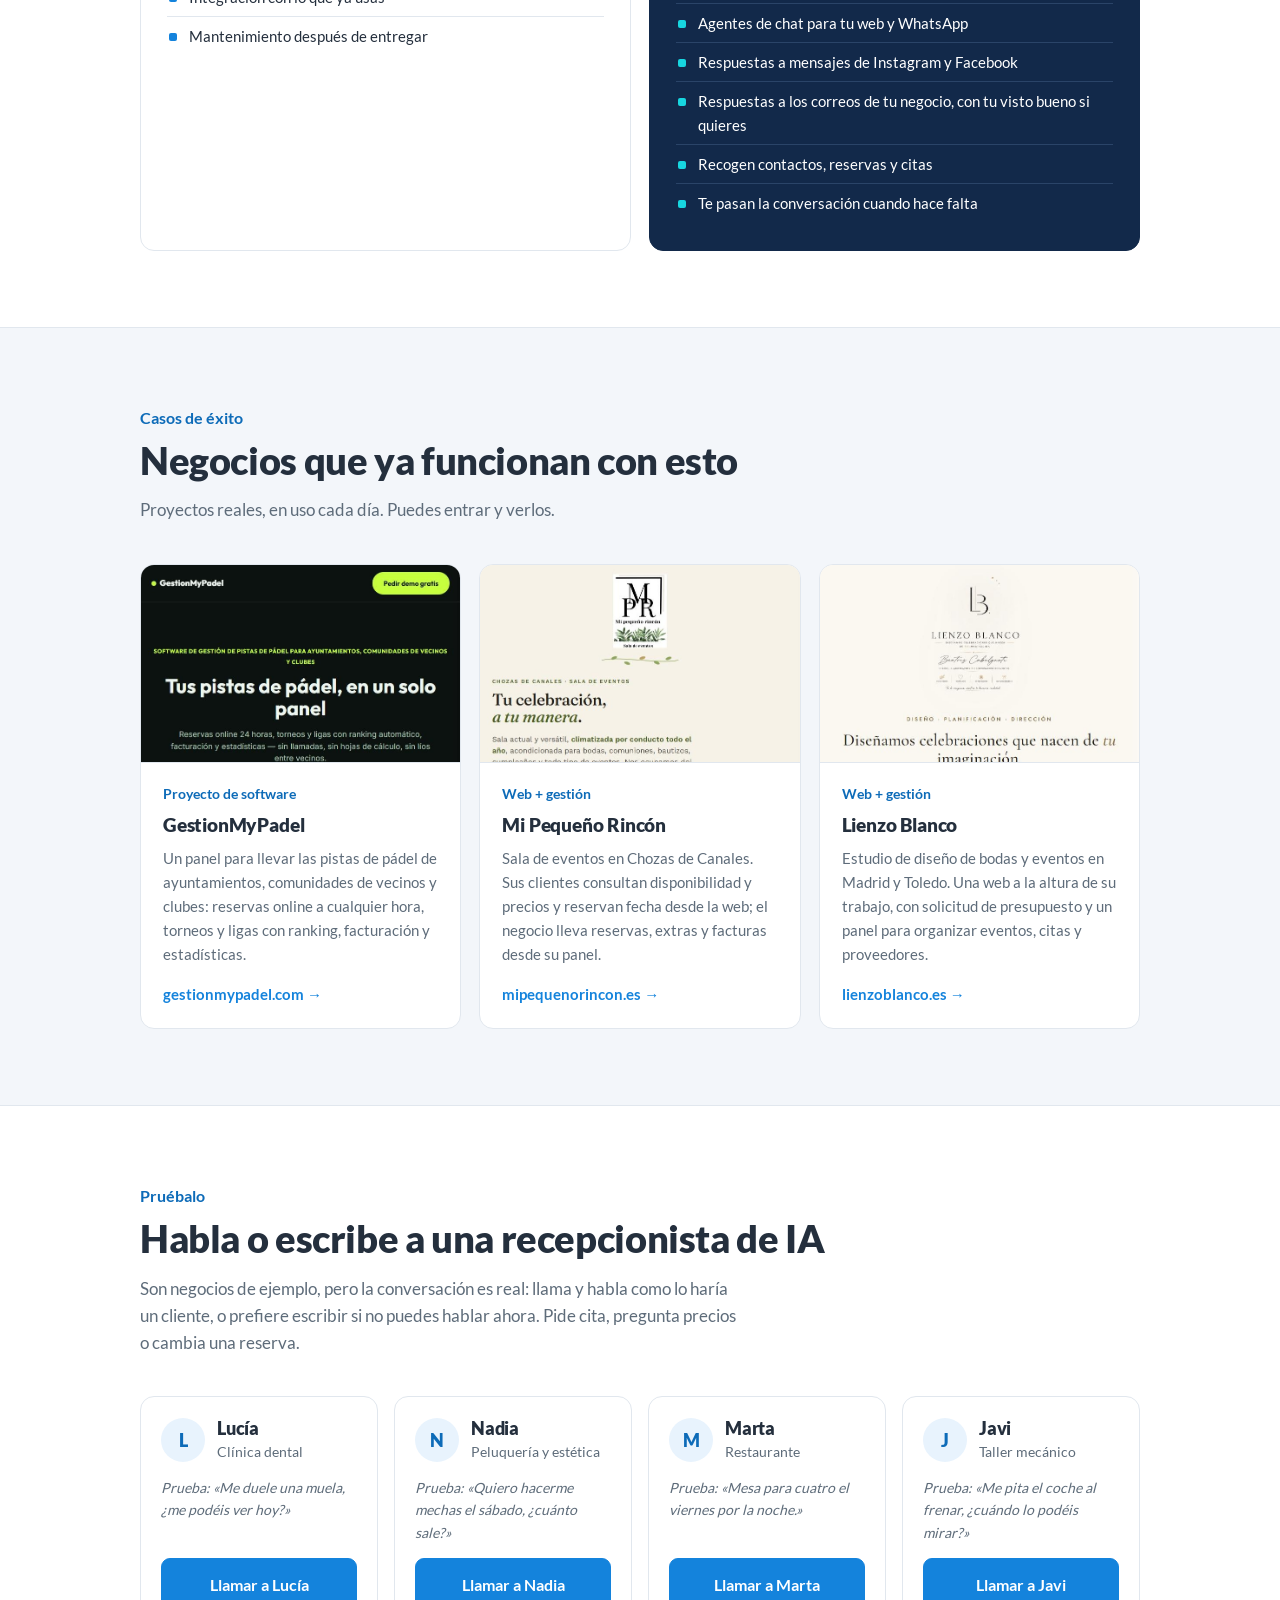
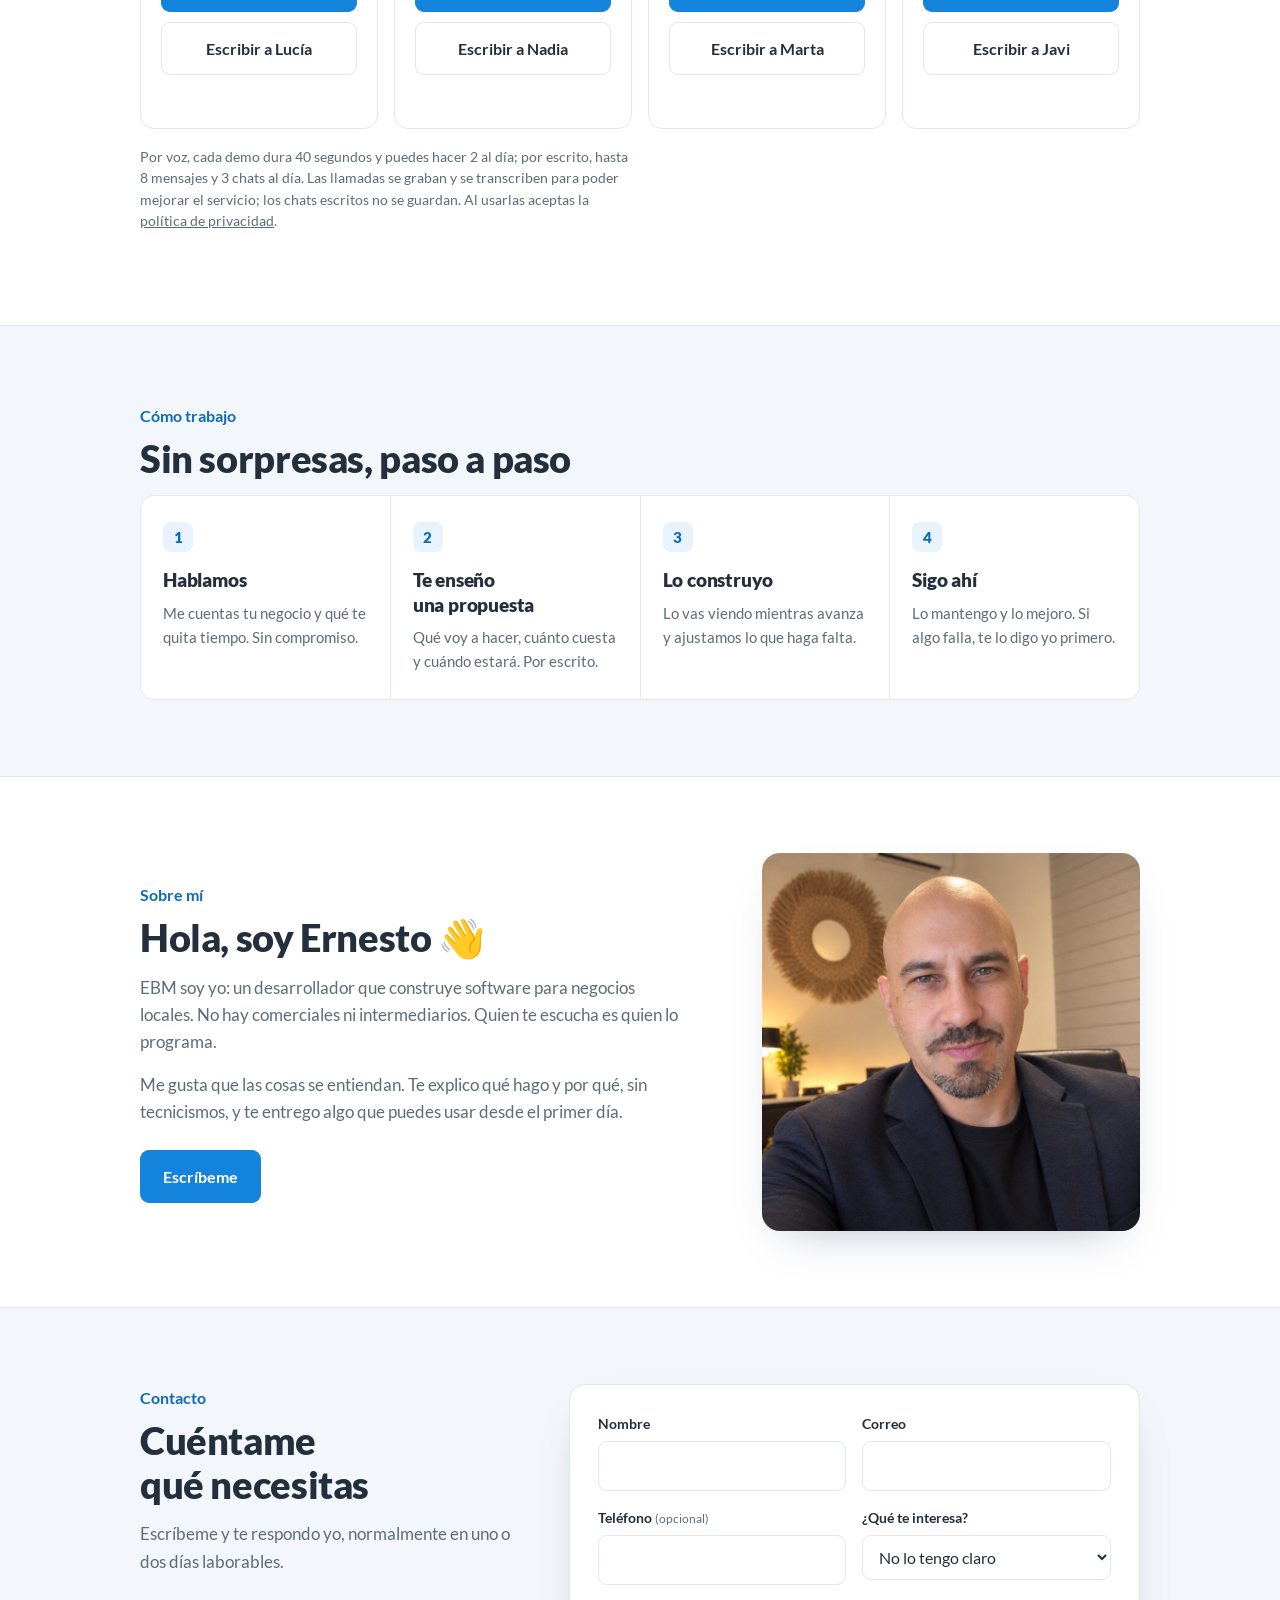
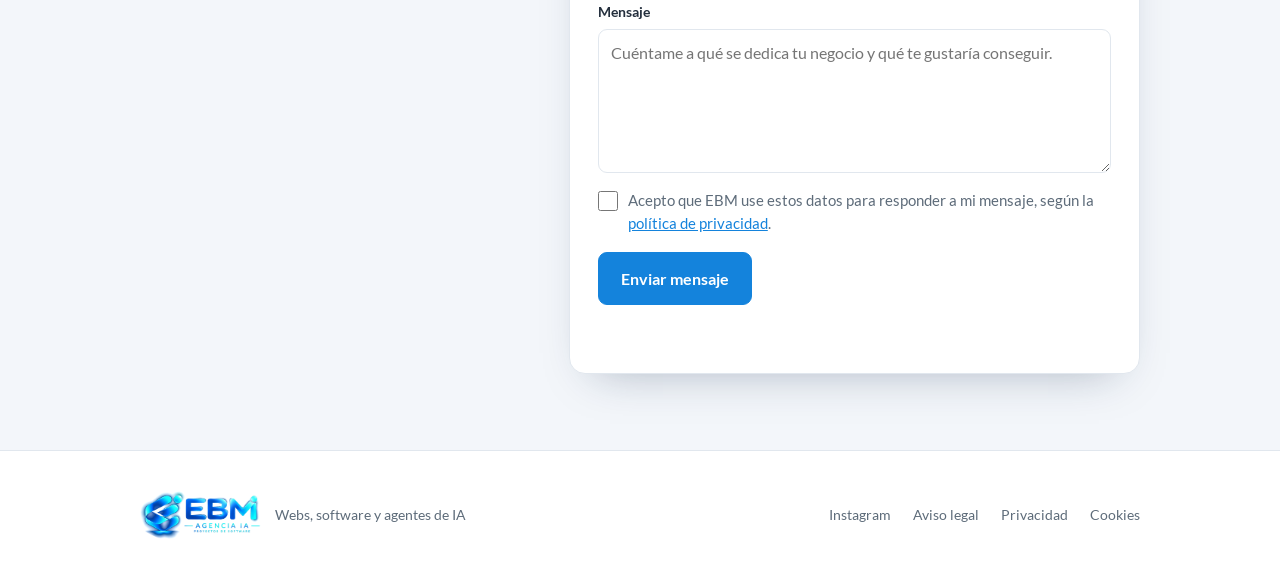
==== commit c4dedcab: "Chat web: aparece también en el navegador de Instagram y usa la foto de Ernesto Co-Authored-By: Clau" ====
--- a/index.html
+++ b/index.html
@@ -47,8 +47,8 @@
   <link rel="icon" href="/favicon.ico" sizes="48x48">
   <link rel="icon" type="image/png" href="/assets/favicon-192.png" sizes="192x192">
   <link rel="apple-touch-icon" href="/assets/apple-touch-icon.png">
-  <link rel="stylesheet" href="css/fonts.css?v=2">
-  <link rel="stylesheet" href="css/site.css?v=2">
+  <link rel="stylesheet" href="css/fonts.css?v=3">
+  <link rel="stylesheet" href="css/site.css?v=3">
   <script>
     // Los enlaces de invitación y de cambio de contraseña de Supabase son del panel.
     if (/(access_token|type=(invite|recovery)|error_code)=?/.test(location.hash)) location.replace('admin/' + location.hash);
@@ -309,7 +309,7 @@
   </footer>
 
   <script type="module" src="js/site.js"></script>
-  <script type="module" src="js/demos.js?v=2"></script>
-  <script src="js/chat.js" data-client="ebm" data-privacy="privacidad.html" data-title="EBM" data-welcome="¡Hola! Soy el asistente de EBM. ¿En qué puedo ayudarte?" defer></script>
+  <script type="module" src="js/demos.js?v=3"></script>
+  <script src="js/chat.js?v=2" data-client="ebm" data-privacy="privacidad.html" data-title="EBM" data-avatar="https://ebmagenciaia.es/assets/ernesto.jpg" data-welcome="¡Hola! Soy el asistente de EBM. ¿En qué puedo ayudarte?" defer></script>
 </body>
 </html>
